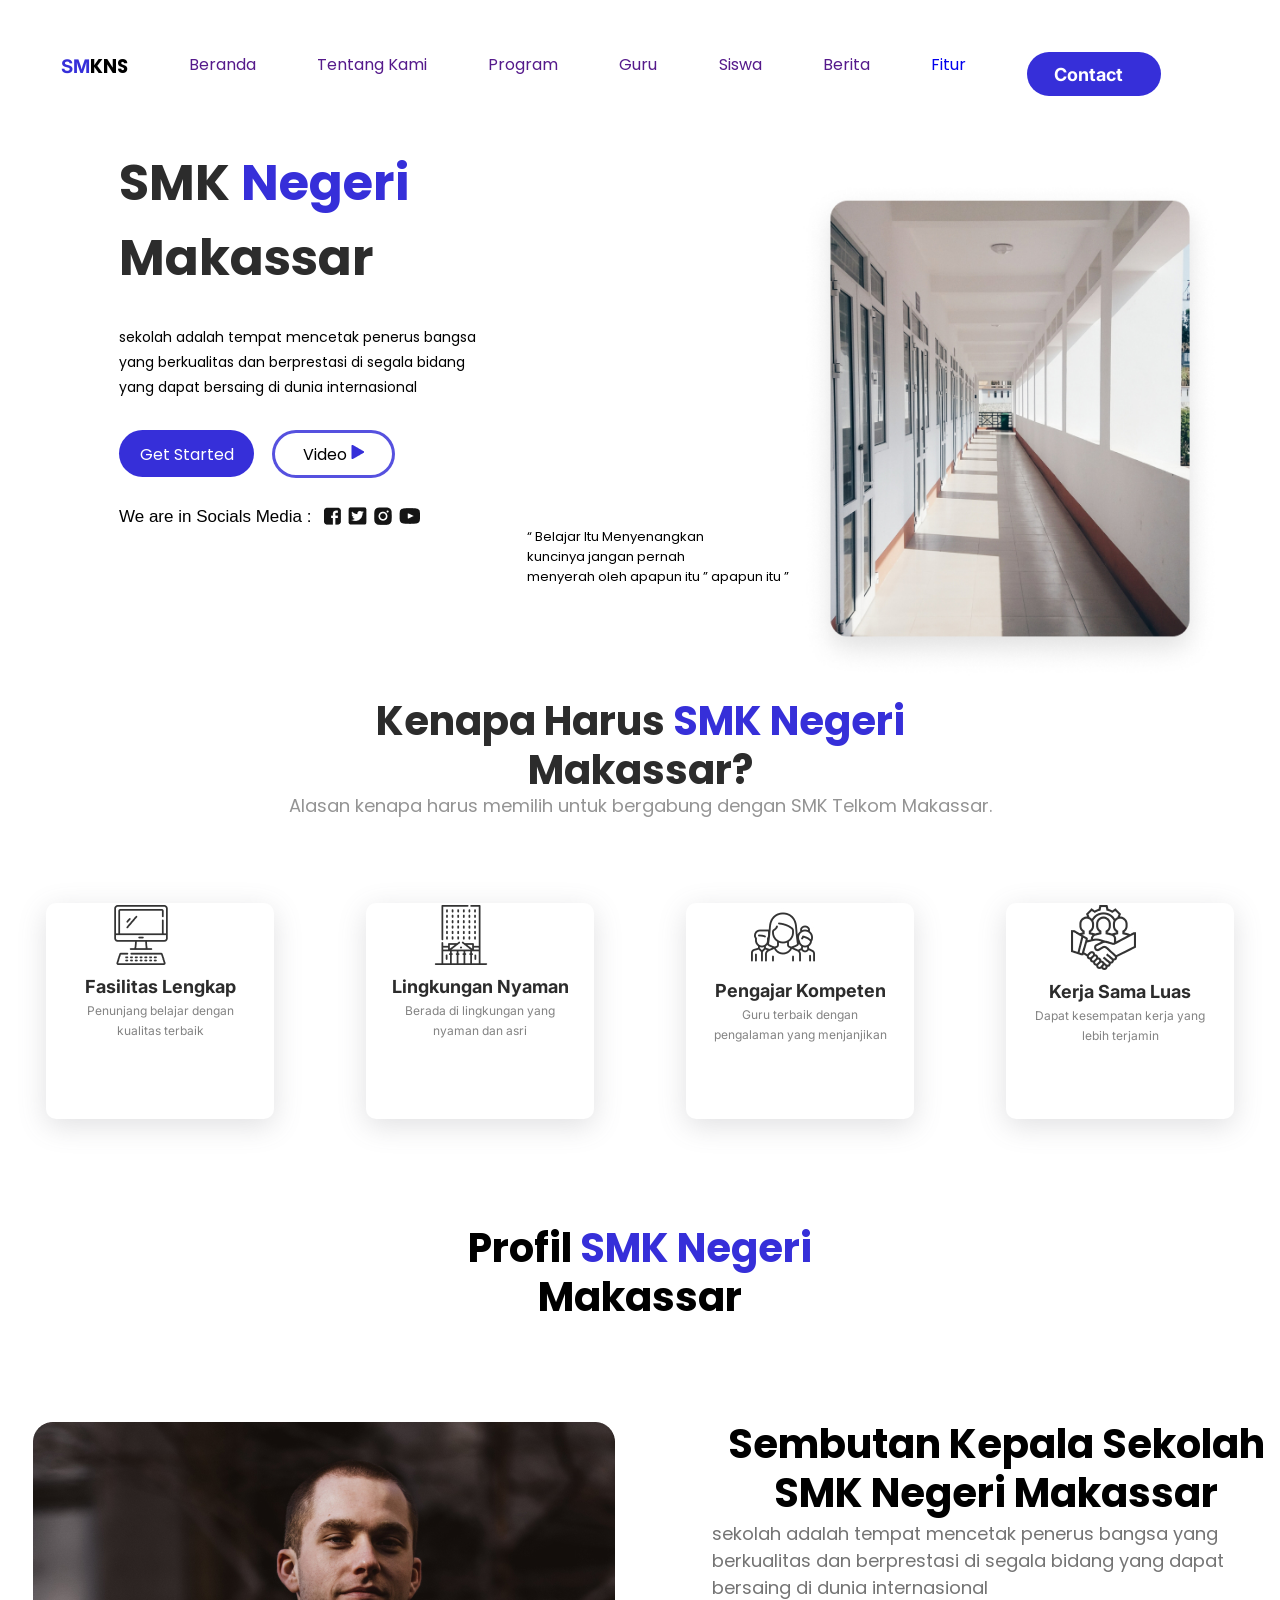
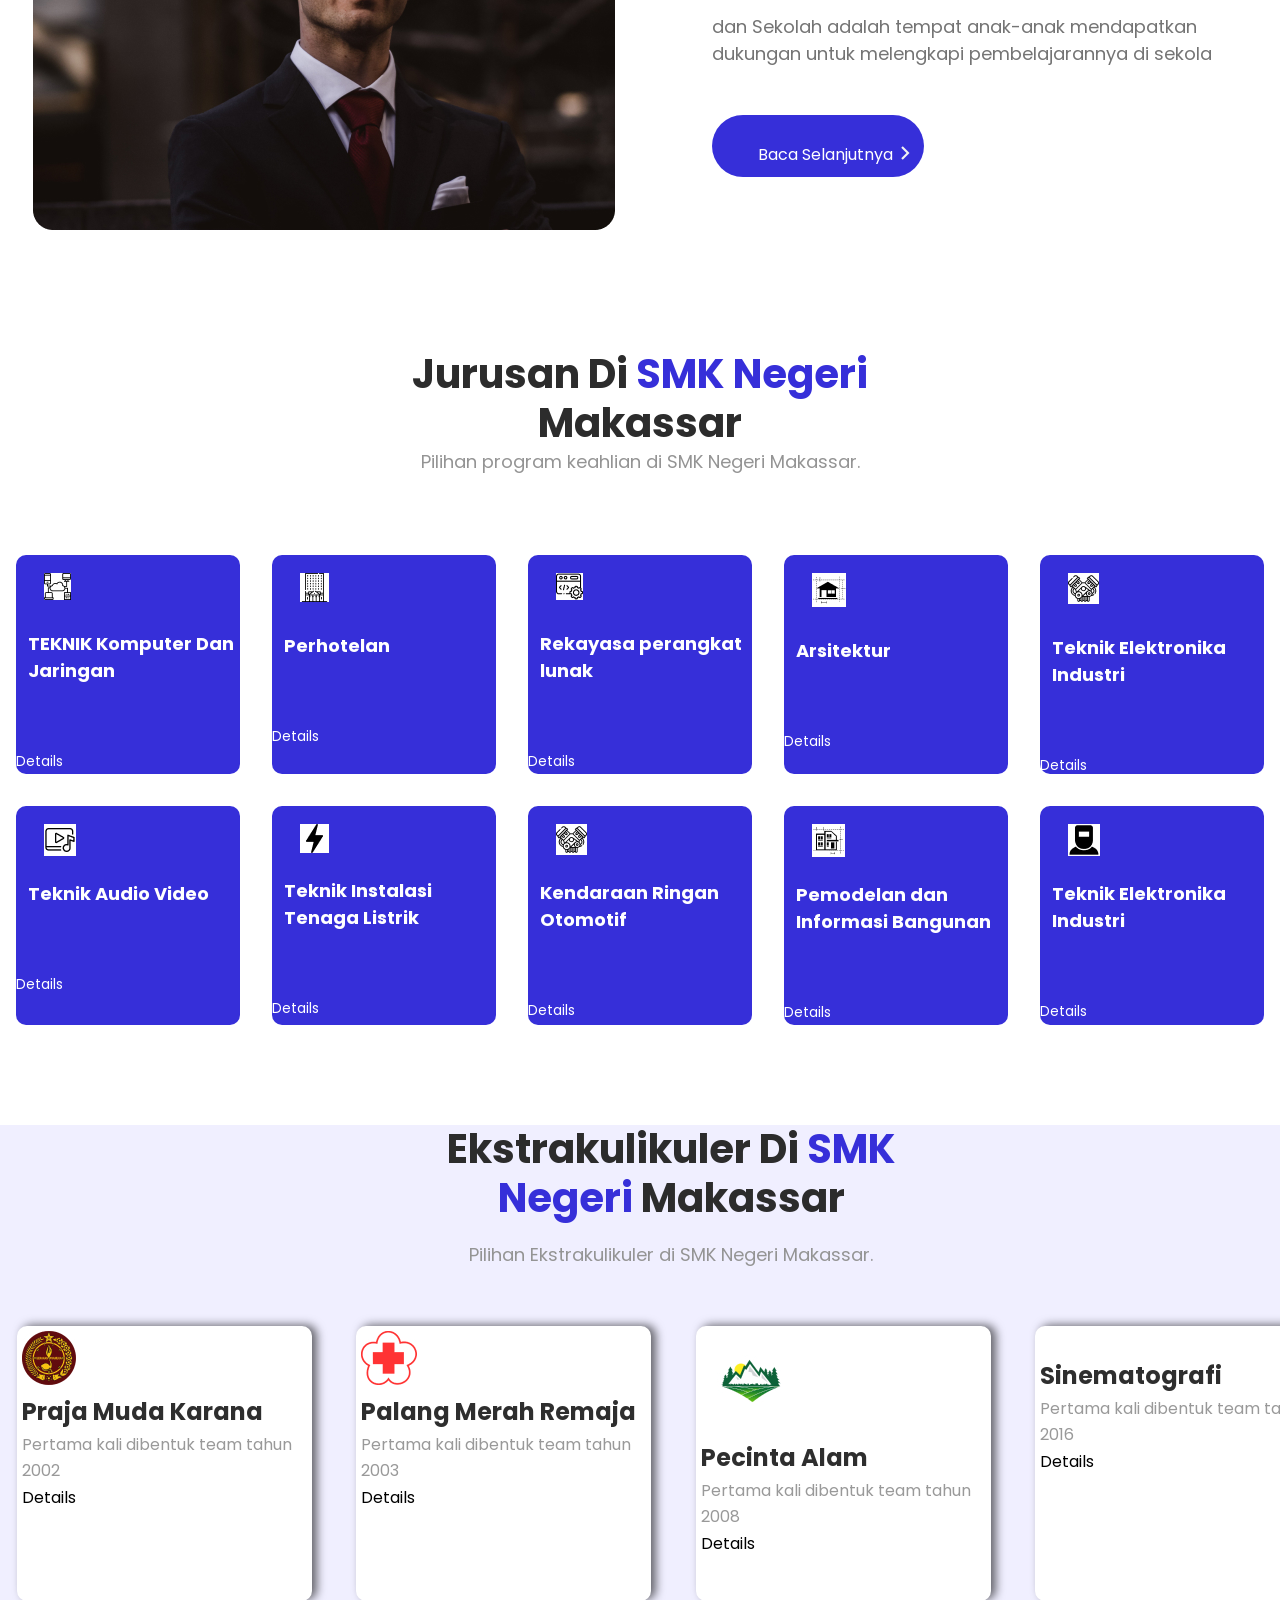
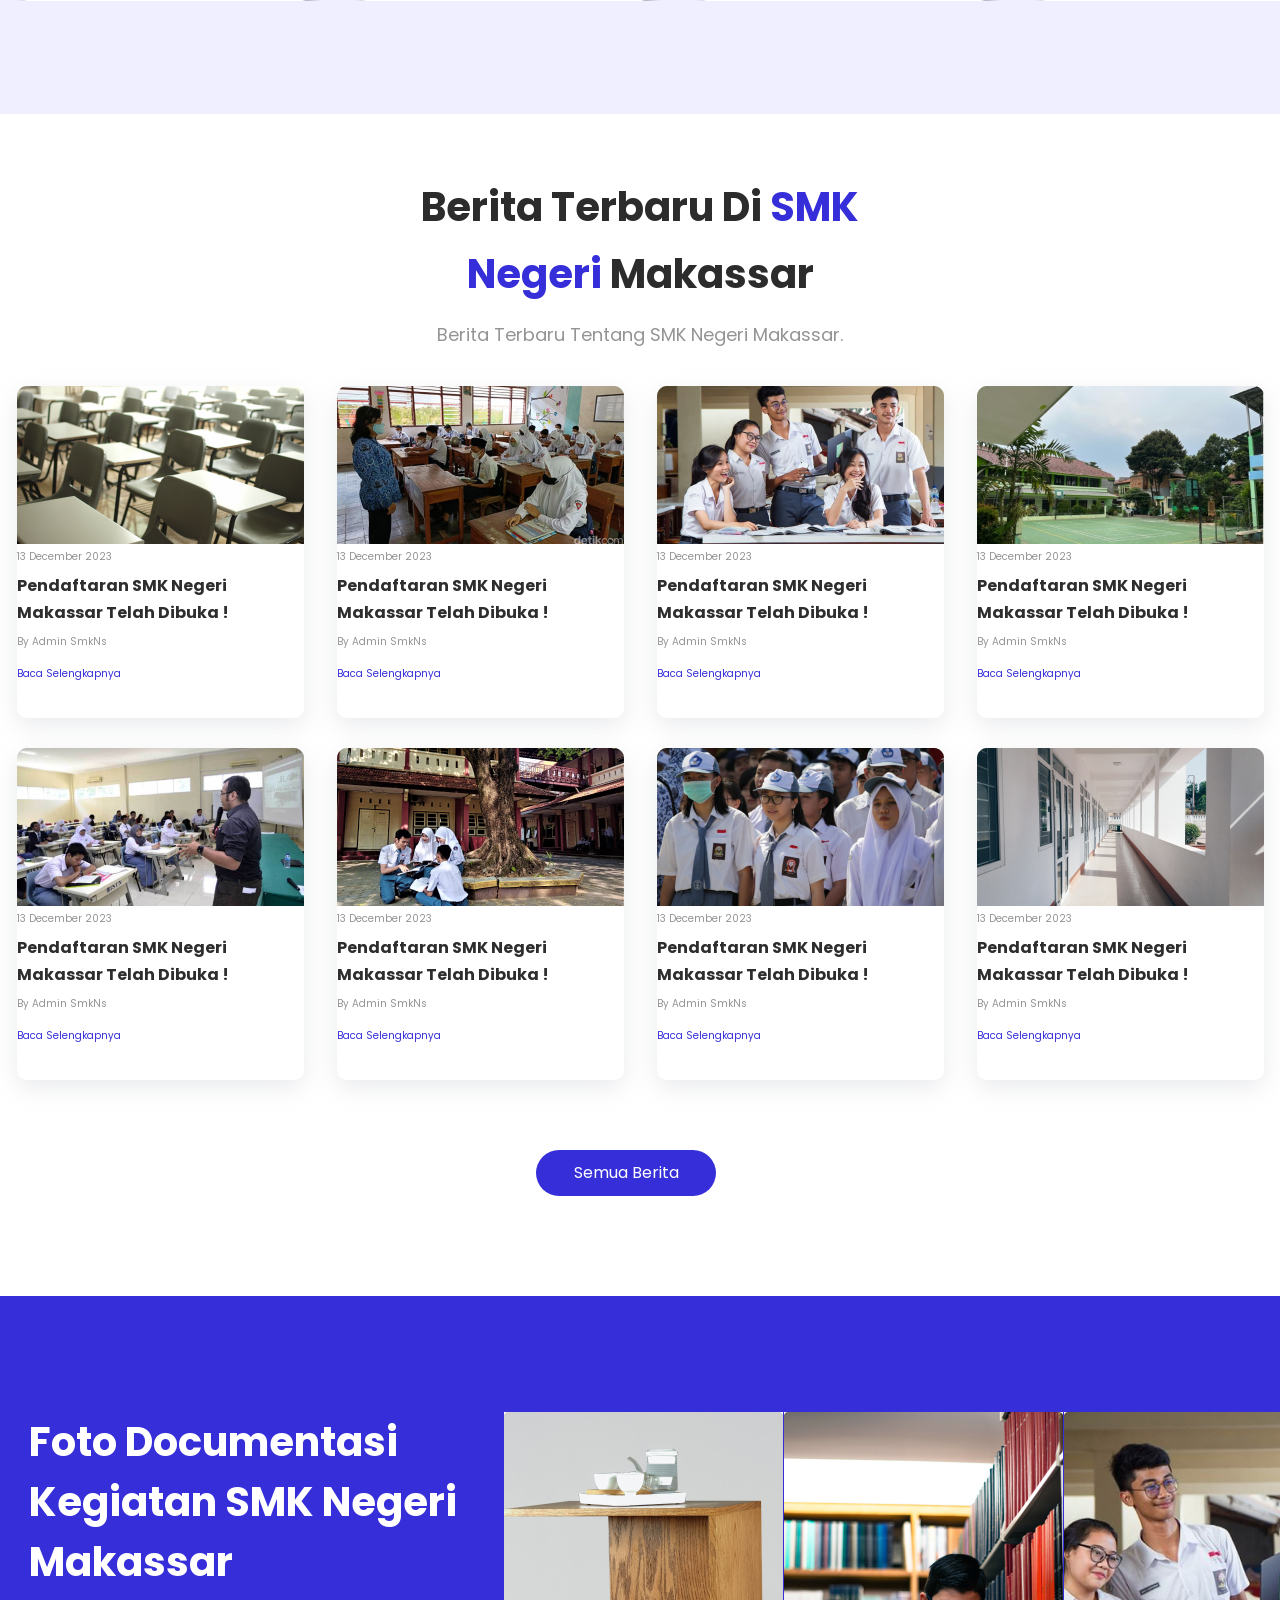
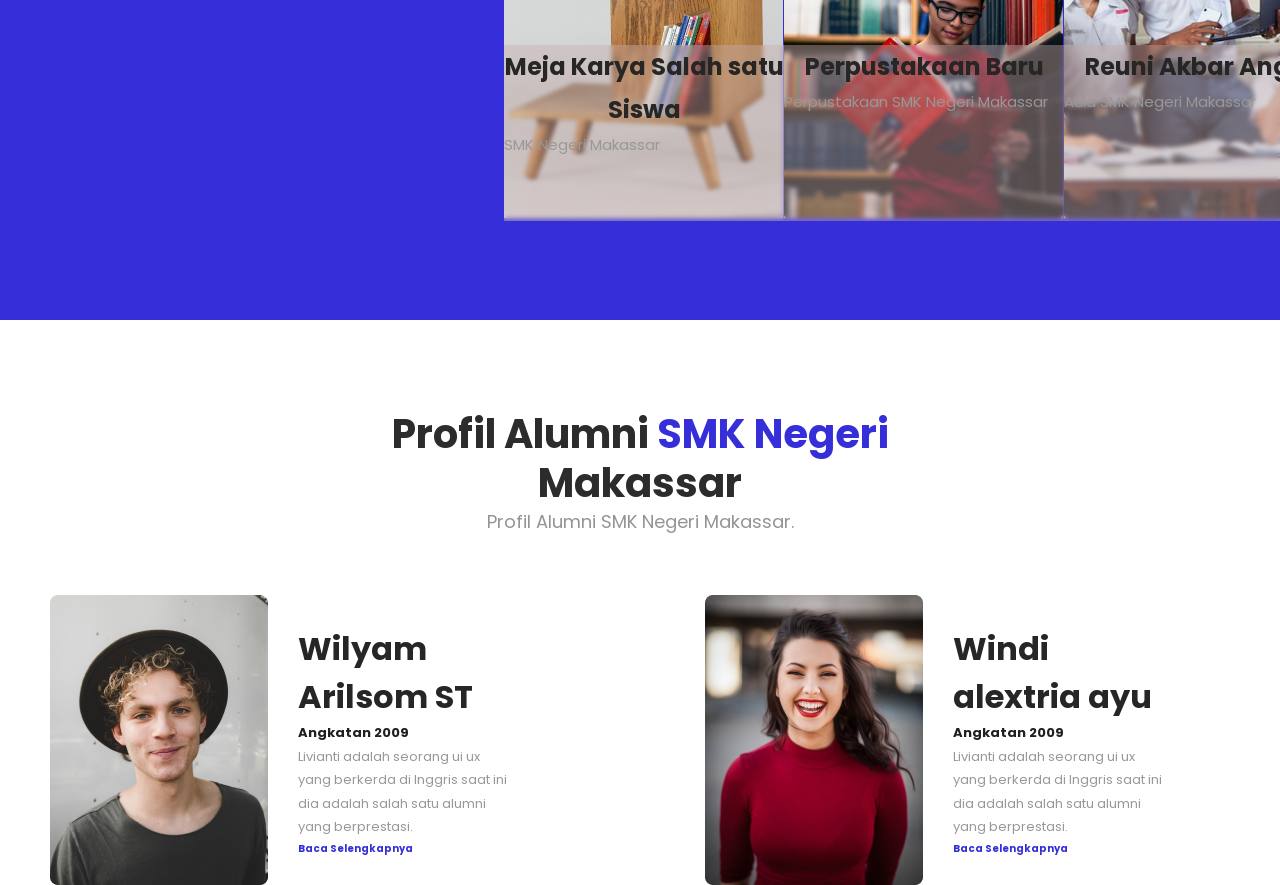
==== index.html @ e98d3530 "Rename index.html. to  index.html" ====
<!DOCTYPE html>
<html lang="en">

<head>
    <link rel="stylesheet" href="style.css" />
    <meta charset="UTF-8" />
    <meta name="viewport" content="width=device-width, initial-scale=1.0" />
    <title>SMKNS</title>
</head>

<body>
    <section>
        <!-- navbar strat -->
        <nav>
            <div class="container">
                <h1><span>SM</span>KNS</h1>
                <a href="">
                    <p>Beranda</p>
                </a>
                <a href="">
                    <p>Tentang Kami</p>
                </a>
                <a href="">
                    <p>Program</p>
                </a>
                <a href="">
                    <p>Guru</p>
                </a>
                <a href="">
                    <p>Siswa</p>
                </a>
                <a href="">
                    <p>Berita</p>
                </a>
                <a href=" ">
                    <p>Fitur</p>
                </a>
                <div class="contact_btn">
                    <h6>Contact</h6>
                </div>
            </div>
        </nav>

        <!-- navbar end -->

        <!-- Hedar strat  -->
        <header>
            <div class="headline">
                <div class="headline_text">
                    <h1>SMK <span>Negeri</span> <br />Makassar</h1>
                    <p1 class="p_text">sekolah adalah tempat mencetak penerus bangsa <br />
                        yang berkualitas dan berprestasi di segala bidang <br />
                        yang dapat bersaing di dunia internasional</p1>

                    <div class="div2">
                        <a>
                            <p>Get Started</p>
                        </a>
                        <div class="box">
                            <p>Video <img src="img/video logo.png" alt="" /></p>
                        </div>
                    </div>

                    <div class="socile">
                        <p>
                            We are in Socials Media :
                            <img src="img/socile icon.jpg" alt="" />
                        </p>
                    </div>
                    <p class="text">
                        “ Belajar Itu Menyenangkan <br />
                        kuncinya jangan pernah <br />
                        menyerah oleh apapun itu ” apapun itu ”
                    </p>
                </div>
                <img src="img/Rectangle 3.jpg" class="prant" />
            </div>
        </header>

        <!-- Hedar end -->

        <!-- Content strat -->
        <div class="Content">
            <div class="Content_text">
                <h2>
                    Kenapa Harus <span>SMK Negeri</span> <br />
                    Makassar?
                </h2>
                <p>
                    Alasan kenapa harus memilih untuk bergabung dengan SMK Telkom
                    Makassar.
                </p>
            </div>

            <div class="content_box">
                <div class="box_1">
                    <img src="img/box icon/computer 1.jpg" alt="" />
                    <h6>Fasilitas Lengkap</h6>
                    <p>Penunjang belajar dengan <br> kualitas terbaik</p>
                </div>

                <div class="box_2">
                    <img src="img/box icon/bank 1.jpg" alt="" />
                    <h6> Lingkungan Nyaman</h6>
                    <p>Berada di lingkungan yang <br> nyaman dan asri</p>
                </div>

                <div class="box_3">
                    <img src="img/box icon/team 1.jpg" alt="" />
                    <h6> Pengajar Kompeten</h6>
                    <p> Guru terbaik dengan <br> pengalaman yang menjanjikan</p>
                </div>

                <div class="box_4">
                    <img src="img/box icon/team (1) 1.jpg" alt="" />
                    <h6> Kerja Sama Luas</h6>
                    <p> Dapat kesempatan kerja yang <br> lebih terjamin</p>
                </div>
            </div>
        </div>

        <!-- Content End -->

        <!-- Ceo About strat  -->
        <div class="body">
            <div class="heading">
                <h1>Profil <span>SMK Negeri</span> <br> Makassar</h1>
                <div class="flexone">
                    <div class="img"><img src="img/ceo.jpg" alt=""></div>

                    <div class="bio_text">

                        <h1>Sembutan Kepala Sekolah SMK Negeri Makassar</h1>

                        <div class="p_text">
                            <p>sekolah adalah tempat mencetak penerus bangsa yang berkualitas dan berprestasi di segala
                                bidang yang dapat bersaing di dunia internasional</p>
                            <p class="p_1">dan Sekolah adalah tempat anak-anak mendapatkan dukungan untuk melengkapi
                                pembelajarannya di sekola</p>
                        </div>

                        <div class="buttom"> <a href="#"> Baca Selanjutnya <img src="img/icon/awwro.png" alt=""> </a>
                        </div>
                    </div>

                </div>
            </div>

            <!-- Ceo About End -->

            <!--  Slider strat  -->
            <div class="Slider">

                <div class="silder_heading">
                    <h4>Jurusan Di <span>SMK Negeri </span> <br> Makassar</h4>
                    <p>Pilihan program keahlian di SMK Negeri Makassar.</p>


                </div>
                <div class="silder_box_one">
                    <div class="box_1">
                        <img src="img/silder icon/computer (1) 1.jpg" alt="">
                        <h6>TEKNIK Komputer Dan Jaringan</h6>
                        <p>Details</p>

                    </div>
                    <div class="box_2">
                        <img src="img/silder icon/bank 2.jpg" alt="">
                        <h6> Perhotelan</h6>
                        <p>Details</p>

                    </div>
                    <div class="box_3">
                        <img src="img/silder icon/coding 1.jpg" alt="">
                        <h6> Rekayasa perangkat lunak</h6>
                        <p>Details</p>

                    </div>
                    <div class="box_4">
                        <img src="img/silder icon/home.jpg" alt="">
                        <h6>Arsitektur</h6>
                        <p>Details</p>

                    </div>
                    <div class="box_5">
                        <img src="img/silder icon/car-engine 1.jpg" alt="">
                        <h6> Teknik
                            Elektronika Industri</h6>
                        <p>Details</p>
                    </div>
                </div>




                <div class="silder_box_tow">
                    <div class="box_1">
                        <img src="img/silder icon/soundtrack 1.jpg" alt="">
                        <h6> Teknik
                            Audio Video</h6>
                        <p>Details</p>

                    </div>
                    <div class="box_2">
                        <img src="img/silder icon/thunder 1.jpg" alt="">
                        <h6> Teknik Instalasi Tenaga Listrik</h6>
                        <p>Details</p>

                    </div>
                    <div class="box_3">
                        <img src="img/silder icon/car-engine 1.jpg" alt="">
                        <h6> Kendaraan Ringan Otomotif</h6>
                        <p>Details</p>

                    </div>
                    <div class="box_4">
                        <img src="img/silder icon/interior_architectural_design_planos_icon-icons 1.jpg" alt="">
                        <h6> Pemodelan dan Informasi Bangunan</h6>
                        <p>Details</p>

                    </div>
                    <div class="box_5">
                        <img src="img/silder icon/kisspng-welding-welder-computer-icons-5afe1377911609 1.jpg" alt="">
                        <h6> Teknik
                            Elektronika Industri</h6>
                        <p>Details</p>
                    </div>
                </div>
            </div> <!--  Slider End  -->

            <!-- payment_opination strat -->

            <div class="payment_management_system">
                <div class="payment_bg">

                    <div class="heading_text">
                        <h4>Ekstrakulikuler Di <span> SMK <br> Negeri</span> Makassar</h4>
                        <p>Pilihan Ekstrakulikuler di SMK Negeri Makassar.</p>
                    </div>

                    <div class="payment_method">
                        
                        <div class="payment_box1">
                            <img src="img/payment icon/pramuka-logohd-38028 1.jpg" alt="">
                            <h6>Praja Muda Karana</h6>
                            <p class="p_1">Pertama kali dibentuk team tahun 2002</p>
                            <p class="p_2">Details</p></div>


                            <div class="payment_box2">
                                <img src="img/payment icon/Pmi 1.jpg" alt="">
                                <h6> Palang Merah Remaja</h6>
                                <p class="p_1"> Pertama kali dibentuk team tahun 2003</p>
                                <p class="p_2">Details</p></div>

                                <div class="payment_box3">

                                    <img src="img/payment icon/—Pngtree—mountain nature logo design template_3554547 1.jpg" alt="">
                                    <h6> Pecinta Alam</h6>
                                    <p class="p_1"> Pertama kali dibentuk team tahun 2008</p>
                                    <p class="p_2">Details</p>
                                </div>


                                    <div class="payment_box4">


                                        <img src="img/payment icon
                                        kisspng-cinematography-film-cinematography-5b35aa2fac5b04 1.jpg" alt="">
                                        <h6> Sinematografi</h6>
                                        <p class="p_1"> Pertama kali dibentuk team tahun 2016</p>
                                        <p class="p_2">Details</p> </div>

                        </div> </div>
                    <!-- payment_opination End -->

                    <!-- Blog strat  -->
<div class="Main_Blog">
<div class="blog_headline">

<h1>Berita Terbaru Di <span> SMK <br> Negeri</span>  Makassar</h1>
<p>Berita Terbaru Tentang SMK Negeri  Makassar.</p>

</div>
<div class="container_box">


<div class="box_1">
<img src="img/blog img/Rectangle 48.jpg" alt="">
 <p>13 December 2023 </p>
 <h6>Pendaftaran SMK Negeri <br> Makassar Telah Dibuka !</h6>

<p class="p_1">By Admin SmkNs</p>
 <a href="#">Baca Selengkapnya</a>

</div>
<div class="box_2">
<img src="img/blog img/Rectangle 51.jpg" alt="">
 <p>13 December 2023 </p>
 <h6>Pendaftaran SMK Negeri <br> Makassar Telah Dibuka !</h6>

<p class="p_1">By Admin SmkNs</p>
 <a href="#">Baca Selengkapnya</a>

</div>
<div class="box_3">
<img src="img/blog img/Rectangle 53.jpg" alt="">
 <p>13 December 2023 </p>
 <h6>Pendaftaran SMK Negeri <br> Makassar Telah Dibuka !</h6>

<p class="p_1">By Admin SmkNs</p>
 <a href="#">Baca Selengkapnya</a>

</div>
<div class="box_4">
<img src="img/blog img/Rectangle 52.jpg" alt="">
 <p>13 December 2023 </p>
 <h6>Pendaftaran SMK Negeri <br> Makassar Telah Dibuka !</h6>

<p class="p_1">By Admin SmkNs</p>
 <a href="#">Baca Selengkapnya</a>

</div>
 



</div>






<div class="container_box_1">

    <div class="box_1">
    <img src="img/blog img/Rectangle 55.jpg" alt="">
     <p>13 December 2023 </p>
     <h6> Pendaftaran SMK Negeri <br> Makassar Telah Dibuka !</h6>
    
    <p class="p_1">By Admin SmkNs</p>
    <a href="#">Baca Selengkapnya</a>
    
    </div>
    <div class="box_2">
    <img src="img/blog img/Rectangle 59.jpg" alt="">
     <p>13 December 2023 </p>
     <h6>Pendaftaran SMK Negeri <br> Makassar Telah Dibuka !</h6>
    
    <p class="p_1">By Admin SmkNs</p>
    <a href="#">Baca Selengkapnya</a>
    
    </div>
    <div class="box_3">
    <img src="img/blog img/Rectangle 60.jpg" alt="">
     <p>13 December 2023 </p>
     <h6>Pendaftaran SMK Negeri <br> Makassar Telah Dibuka !</h6>
    
    <p class="p_1">By Admin SmkNs</p>
    <a href="#">Baca Selengkapnya</a>
    
    </div>
    <div class="box_4">
    <img src="img/blog img/Rectangle 61.jpg" alt="">
     <p>13 December 2023 </p>
     <h6>Pendaftaran SMK Negeri <br> Makassar Telah Dibuka !</h6>
    
    <p class="p_1">By Admin SmkNs</p>
    <a href="#">Baca Selengkapnya</a>
    
    </div>
     
 
    
</div>
    
<div class="div_2"><div class="buttom"><a href="#">Semua Berita</a></div></div>

</div>
    


                    <!-- Blog End -->
                   <!-- fame_1 strat  -->
                   <div class="first_main"></div>
    <div class="main_box">
    
    <div class="flex_box">
    
    <div class="bio_deta"><h1>Foto Documentasi Kegiatan SMK Negeri  Makassar</h1>
    </div>

    <div class="img_Text_box_1">
        <img src="img/img text box/Rectangle 66.jpg" alt="">

        <div class="text"><h6>Meja Karya Salah satu Siswa </h6>
        <p>SMK Negeri Makassar</p></div>


    </div>
    <div class="img_Text_box_2"> 
        <img src="img/img text box/Rectangle 74.jpg" alt="">

      <div class="text"><h6>Perpustakaan Baru</h6> 
        <p>Perpustakaan SMK Negeri Makassar</p>
     </div>
    </div>


    <div class="img_Text_box_3">
         <img src="img/img text box/Rectangle 76.jpg" alt="">

        <div class="text"><h6>Reuni Akbar Ang 23</h6>
        <p>Aula SMK Negeri  Makassar</p></div>
    </div>
        
    
    
    </div>
    
    
    
    </div>
    </div>
 





                    <!-- fame_1 End  -->
                    <!-- company manager strat -->
<div class="company_manager">


<div class="manager_heading">
    <h1>Profil Alumni <span>SMK Negeri</span> <br> Makassar</h1>
    <p>Profil Alumni SMK Negeri  Makassar.</p>
</div>  

<div class="manager_box">
<img src="img/manegar pic/Rectangle 83.jpg" alt="">
<div class="text">

    <h1>Wilyam <br> Arilsom ST</h1>
    <h6>Angkatan 2009</h6>
    <p>Livianti adalah seorang ui ux <br> yang berkerda di Inggris saat ini <br> dia adalah salah satu alumni <br> yang berprestasi.</p>
    <h5>Baca Selengkapnya</h5>
</div>

<img src="img/manegar pic/Rectangle 85.jpg" alt="">
<div class="text">

    <h1> Windi <br> alextria ayu</h1>
    <h6>Angkatan 2009</h6>
    <p>Livianti adalah seorang ui ux <br> yang berkerda di Inggris saat ini <br> dia adalah salah satu alumni <br> yang berprestasi.</p>
    <h5>Baca Selengkapnya</h5>
</div>


</div>











</div>





                    <!-- company manager End -->
                    


    </section>
</body>

</html>
---- style.css ----
@import url('https://fonts.googleapis.com/css2?family=Inter:wght@100..900&family=Poppins:ital,wght@0,100;0,200;0,300;0,400;0,500;0,600;0,700;0,800;0,900;1,100;1,200;1,300;1,400;1,500;1,600;1,700;1,800;1,900&display=swap');
@import url('https://fonts.googleapis.com/css2?family=Poppins:ital,wght@0,100;0,200;0,300;0,400;0,500;0,600;0,700;0,800;0,900;1,100;1,200;1,300;1,400;1,500;1,600;1,700;1,800;1,900&display=swap');

* {
    padding: 0;
    margin: 0;
    font-family: inter;
    font-family: poppins;
}





/* navbar strat */
.container {

    display: flex;
    background-color: #FFFFFF;
    justify-content: space-evenly;
    width: 1222px;
    height: 106px;
    position: absolute;
    top: 52px;
}



.container a {
    text-decoration: none;

}

.container h1 span {
    color: #362FD9;
    font-family: Inter;
}

.container .contact_btn {
    text-align: center;
    width: 134px;
    height: 44px;
    background: #362FD9;
    border-radius: 30px;

}

.container .contact_btn h6 {
    width: 123px;
    height: 23px;
    margin-top: 12px;
    font-size: 18px;
    font-family: inter, semi Bold;
    color: #FFFFFF;
}

/*navbar End */

/* hedar strat */
.headline {
    display: flex;
}

.headline .headline_text {

    padding-top: 146px;
    padding-left: 119px;
}

.headline .prant {
    width: 416px;
    height: 494px;
    padding-top: 183px;
    position: relative;
    left: 13px;

}

.headline_text h1 {
    width: 533px;
    height: 178px;
    font-size: 50px;
    font-family: poppins, sans-serif;
    color: #2C2C2C;

}

.headline_text h1 span {
    color: #362FD9;
    line-height: 123%;
}

.headline_text .p_text {
    width: 533px;
    height: 99px;
    font-size: 14px;
    line-height: 165%;
    font-family: poppins, sans-serif;

}

.headline_text .div2 {
    display: flex;
    padding-top: 31px;
    gap: 18px;
}

.headline_text .div2 a {
    width: 135px;
    height: 47px;
    background: #362FD9;
    border-radius: 50px;

}

.headline_text .div2 a p {
    width: 127px;
    height: 35px;
    padding-top: 12px;
    padding-left: 21px;
    font-size: 16px;
    color: #FFFFFF;
}

.headline_text .div2 .box {
    width: 117px;
    height: 42px;
    background: rgb(255, 255, 255);
    border: 3px solid #352fd9d5;
    border-radius: 50px;
    margin-bottom: 18px;

}

.headline_text .div2 .box p {
    position: relative;
    left: 28px;
    top: 9px;
}

.headline .socile {
    padding-top: 9px;
}

.headline .socile p {
    font-size: 17px;
    font-family: Impact, Haettenschweiler, 'Arial Narrow Bold', sans-serif;
    color: #000;
}

.headline .socile img {
    padding-left: 8px;
    margin-bottom: -6px;
}

.headline_text .text {
    font-size: 13px;
    font-family: poppins, semi Bold, italic;
    margin-left: 408px;
}

/* hedar End */

/* Content strat */
.Content_text {
    text-align: center;
    padding-top: 20px;
}

.Content_text h2 {

    font-size: 40px;
    line-height: 123.7%;
    font-family: poppins;
    color: #2C2C2C;
}

.Content_text h2 span {
    color: #362FD9;
}

.Content_text p {
    font-size: 18px;
    font-family: poppins, 'Franklin Gothic Medium', 'Arial Narrow', Arial, sans-serif;
    line-height: 123.7%;
    color: #949494;
}

.content_box {
    display: flex;
    justify-content: space-around;
    padding-top: 85px;
}

.content_box h6 {
    font-size: 18px;
    font-family: inter, semiBold;
    color: #2C2C2C;
    line-height: 166%;
    text-align: center;
}

.content_box p {
    font-size: 12px;
    font-family: inter, Regular;
    line-height: 167%;
    color: #838383;
    text-align: center;

}

.content_box img {
    padding-left: 63px;
    border-radius: 5px;
}

.content_box .box_1 {
    width: 224px;
    height: 212px;
    background: #FFF;
    border: 2px solid #ffffff;
    border-radius: 10px;
    box-shadow: rgba(100, 100, 111, 0.2) 0px 7px 29px 0px;
}

.content_box .box_2 {
    width: 224px;
    height: 212px;
    background: #FFF;
    border: 2px solid #ffffff;
    border-radius: 10px;
    box-shadow: rgba(100, 100, 111, 0.2) 0px 7px 29px 0px;
}

.content_box .box_3 {
    width: 224px;
    height: 212px;
    background: #FFF;
    border: 2px solid #ffffff;
    border-radius: 10px;
    box-shadow: rgba(100, 100, 111, 0.2) 0px 7px 29px 0px;
}

.content_box .box_4 {
    width: 224px;
    height: 212px;
    background: #ffffff;
    border: 2px solid #FFF;
    border-radius: 10px;
    box-shadow: rgba(100, 100, 111, 0.2) 0px 7px 29px 0px;
}


/* Content End */

/* Ceo About strat */
.body {
    display: block;

    padding-top: 105px;
}

.body .heading h1 {
    text-align: center;
    font-size: 40px;
    line-height: 123.7%;
    font-family: poppins, Bold;

}

.body .heading h1 span {
    color: #362FD9;
}

.flexone .img {
    width: 582px;
    height: 408px;
    padding-top: 100px;
    padding-left: 33px;
}

.flexone .bio_text {
    position: absolute;
    left: 712px;
    bottom: 0;
    top: 1420px;
    right: 0;

}

.flexone .bio_text .p_text {
    margin-top: 2px;
    font-size: 18px;
    color: #747474;

}

.flexone .bio_text .p_text .p_1 {
    margin-top: 12px;

}

.flexone .bio_text .buttom {
    width: 212px;
    height: 62px;
    background: #362FD9;
    margin-top: 48px;
    border-radius: 50px;
}

.flexone .bio_text .buttom a {
    text-decoration: none;
    color: #FFF;
    margin-left: 31px;

}

.flexone .bio_text .buttom a img {

    margin-top: 21px;
    margin-left: 4px;
}

/* Ceo About End */

/* Slider strat */
.Slider {

    padding-top: 120px;
}

.silder_heading {
    text-align: center;


}

.silder_heading h4 {
    font-size: 40px;
    font-family: poppins, bold;
    line-height: 123.7%;
    color: #2C2C2C;

}

.silder_heading h4 span {
    color: #362FD9;
}

.silder_heading p {
    font-size: 18px;
    font-family: poppins, meadium;
    color: #949494;
}





.silder_box_one {
    padding-top: 80px;
    display: flex;
    justify-content: space-around;
}

.silder_box_one img {

    justify-items: center;
    padding-left: 28px;

    padding-top: 18px;

}

.silder_box_one h6 {

    font-size: 18px;
    font-family: poppins, Bold;

    color: #FFFFFF;
    padding-left: 12px;
    padding-top: 23px;
    text-align: left;
}

.silder_box_one p {
    font-size: 14px;
    font-family: poppins, meadium;
    color: #FFFFFF;
    margin-top: 67px;
    text-align: left;

}

.silder_box_one .box_1 {
    width: 224px;
    height: 219px;
    background-color: #362FD9;
    border-radius: 10px;

}

.silder_box_one .box_2 {
    width: 224px;
    height: 219px;
    background-color: #362FD9;
    border-radius: 10px;

}

.silder_box_one .box_3 {
    width: 224px;
    height: 219px;
    background-color: #362FD9;
    border-radius: 10px;

}

.silder_box_one .box_4 {
    width: 224px;
    height: 219px;
    background-color: #362FD9;
    border-radius: 10px;

}

.silder_box_one .box_5 {
    width: 224px;
    height: 219px;
    background-color: #362FD9;
    border-radius: 10px;

}

.silder_box_tow {
    display: flex;
    justify-content: space-around;
    padding-top: 32px;
}

.silder_box_tow img {

    justify-items: center;
    padding-left: 28px;

    padding-top: 18px;

}

.silder_box_tow h6 {

    font-size: 18px;
    font-family: poppins, Bold;

    color: #FFFFFF;
    padding-left: 12px;
    padding-top: 17px;
    text-align: left;
}



.silder_box_tow p {
    font-size: 14px;
    font-family: poppins, meadium;
    color: #FFFFFF;
    margin-top: 67px;
    text-align: left;

}






.silder_box_tow .box_1 {
    width: 224px;
    height: 219px;
    background-color: #362FD9;
    border-radius: 10px;

}

.silder_box_tow .box_2 {
    width: 224px;
    height: 219px;
    background-color: #362FD9;
    border-radius: 10px;

}

.silder_box_tow .box_3 {
    width: 224px;
    height: 219px;
    background-color: #362FD9;
    border-radius: 10px;

}

.silder_box_tow .box_4 {
    width: 224px;
    height: 219px;
    background-color: #362FD9;
    border-radius: 10px;

}

.silder_box_tow .box_5 {
    width: 224px;
    height: 219px;
    background-color: #362FD9;
    border-radius: 10px;

}

/* Slider End  */
/* payment_opination strat  */

.payment_management_system {
    overflow: hidden;
}

.payment_bg {
    width: 1398px;
    height: 589px;
    background: #F0EFFF;
    margin-top: 100px;
    margin-left: -28px;
    overflow: hidden;
}

.heading_text h4 {
    text-align: center;
    font-size: 40px;
    font-family: poppins, Bold;
    color: #2C2C2C;
    line-height: 123.7%;
}


.heading_text h4 span {
    color: #362FD9;
}

.heading_text p {

    font-size: 18px;
    font-family: poppins, meadium;
    color: #949494;
    line-height: 123.7%;
    text-align: center;
    margin-top: 20px;
}

.payment_bg .payment_method {
    flex-direction: row;
    flex-wrap: wrap;
    display: flex;
    justify-content: space-evenly;
    padding-top: 60px;
    overflow: hidden;

}

.payment_method h6 {
    font-size: 24px;
    font-family: poppins, Bold;
    line-height: 166%;
    color: #2E2E2E;
}

.payment_method .p_1 {

    font-size: 16px;
    font-family: poppins, meadium;
    color: #999999;
    line-height: 166%;
}

.payment_method .payment_box1 {
    width: 285px;
    height: 265px;
    background: #FFFFFF;
    box-shadow: 5px -1px 10px rgba(0, 0, 0, 0.582);
    margin-left: 5px;
    border-radius: 10px;
    border: 5px solid #FFF;
}

.payment_method .payment_box2 {
    width: 285px;
    height: 265px;
    background: #FFFFFF;
    box-shadow: 5px -1px 10px rgba(0, 0, 0, 0.582);
    margin-left: 5px;
    border-radius: 10px;
    border: 5px solid #FFF;
}

.payment_method .payment_box3 {
    width: 285px;
    height: 265px;
    background: #FFFFFF;
    box-shadow: 5px -1px 10px rgba(0, 0, 0, 0.582);
    margin-left: 5px;
    border-radius: 10px;
    border: 5px solid #FFF;
}

.payment_method .payment_box4 {
    width: 285px;
    height: 265px;
    background: #FFFFFF;
    box-shadow: 5px -1px 10px rgba(0, 0, 0, 0.582);
    margin-left: 5px;
    border-radius: 10px;
    border: 5px solid #FFF;
}

/* payment_opination End */
/* Blog strat */
.Main_Blog .blog_headline h1 {
    font-size: 40px;
    font-family: poppins;
    line-height: 167.7%;
    color: #2C2C2C;

    text-align: center;
    margin-top: 60px;
}

.Main_Blog .blog_headline h1 span {
    color: #362FD9;
}

.Main_Blog .blog_headline p {
    font-size: 18px;
    font-family: poppins, meadium;
    line-height: 123.7%;
    color: #949494;
    text-align: center;
    margin-top: 16px;

}

.container_box {
    padding-top: 40px;
    display: flex;
    justify-content: space-around;
}

.container_box p {

    font-size: 10px;
    font-family: poppins, medium;
    line-height: 123.7%;
    color: #949494;
}

.container_box h6 {

    font-size: 16px;
    font-family: poppins, Bold;
    line-height: 166%;
    color: #2E2E2E;
    margin-top: 10px;
}

.container_box .p_1 {
    margin-top: 10px;
}

.container_box a {
    position: relative;
    top: 10px;
    text-decoration: none;
    font-size: 10px;
    font-family: poppins, Semibold;
    line-height: 123.7%;
    color: #362FD9;
}




.container_box .box_1 {
    width: 287px;
    height: 332px;
    background: #FFFFFF;
    border-radius: 10px;
    box-shadow: rgba(149, 157, 165, 0.2) 0px 8px 24px;

}

.container_box .box_2 {
    width: 287px;
    height: 332px;
    background: #FFFFFF;
    border-radius: 10px;
    box-shadow: rgba(149, 157, 165, 0.2) 0px 8px 24px;

}

.container_box .box_3 {
    width: 287px;
    height: 332px;
    background: #FFFFFF;
    border-radius: 10px;
    box-shadow: rgba(149, 157, 165, 0.2) 0px 8px 24px;

}

.container_box .box_4 {
    width: 287px;
    height: 332px;
    background: #FFFFFF;
    border-radius: 10px;
    box-shadow: rgba(149, 157, 165, 0.2) 0px 8px 24px;

}

.container_box_1 {
    padding-top: 30px;
    display: flex;
    justify-content: space-around;


}

.container_box_1 p {

    font-size: 10px;
    font-family: poppins, medium;
    line-height: 123.7%;
    color: #949494;
}

.container_box_1 h6 {

    font-size: 16px;
    font-family: poppins, Bold;
    line-height: 166%;
    color: #2E2E2E;
    margin-top: 10px;
}

.container_box_1 .p_1 {
    margin-top: 10px;
}

.container_box_1 a {
    position: relative;
    top: 10px;
    text-decoration: none;
    font-size: 10px;
    font-family: poppins, Semibold;
    line-height: 123.7%;
    color: #362FD9;
}

.container_box_1 .box_1 {
    width: 287px;
    height: 332px;
    background: #FFFFFF;
    border-radius: 10px;
    box-shadow: rgba(149, 157, 165, 0.2) 0px 8px 24px;

}

.container_box_1 .box_2 {
    width: 287px;
    height: 332px;
    background: #FFFFFF;
    border-radius: 10px;
    box-shadow: rgba(149, 157, 165, 0.2) 0px 8px 24px;

}

.container_box_1 .box_3 {
    width: 287px;
    height: 332px;
    background: #FFFFFF;
    border-radius: 10px;
    box-shadow: rgba(149, 157, 165, 0.2) 0px 8px 24px;

}

.container_box_1 .box_4 {
    width: 287px;
    height: 332px;
    background: #FFFFFF;
    border-radius: 10px;
    box-shadow: rgba(149, 157, 165, 0.2) 0px 8px 24px;

}

.div_2{
    padding-top: 70px;
    padding-left: 536px;
    display: block;
}
.buttom {
    width: 180px;
    height: 46px;
 text-align: center;
border-radius: 50px;
    background: #362FD9;
   

}
.buttom a {
    text-decoration: none;
    color: #FFF;
    top: 10px;
    position: relative; }

/* Blog End */

/* fame_1 strat  */

.first_main {
    padding-top: 100px;
}
.main_box {
    padding-top: 56px;
    width: 1440px;
    height: 568px;
    background-color: #362FD9;
}
  .flex_box{
    padding-top: 60px;
    display: flex;
    justify-content: space-around;
 
}

.flex_box .text {
    display: block;
    width: 280px;
    height: 176px;
    background: rgba(201, 175, 175, 0.418);
    color: white;
   position: relative;
   bottom: 180px;
   backdrop-filter: blur(2px);
}
 
 .bio_deta  {
margin-left: 29px;

}
.bio_deta  h1 {
    font-size: 40px;
    font-family: poppins , bold;
    color: #FFFFFF;
}

 
.flex_box .img_Text_box_3 img {
    margin-right: 97px;
}
 

.flex_box .text h6 {
font-size: 24px;
font-family: poppins ;
color: #262626;
text-align: center;

}

.flex_box .text p {
    font-size:15px ;
    font-family: poppins , meadium ;
    line-height: 180.7%;

}

/* fame_1 End */
/* company manager strat */
.company_manager {
    padding-top: 90px;
}



.manager_box {
    display: flex;
    justify-content: space-between;
    padding-top: 60px;
 
}
.manager_heading {
    text-align: center;
}
.manager_heading h1 {
    font-size: 40px;
    font-family: poppins , bold;
    line-height: 123.7%;
    color: #2C2C2C;
}
.manager_heading h1 span {
    color: #362FD9;
}
.manager_heading p {
   font-size: 18px;
   font-family: poppins;
   color: #949494; 
}
.manager_box img {
    padding-left: 50px;
}
.manager_box .text {
padding-right:118px;
 padding-top: 30px;

}

.text h1 {
font-size: 32px;
font-size: poppins;
color:#262626 ;

}
.text h6 {
    font-size: 13px;
    font-family: poppins;
    line-height: 180.5%;
    color: #202020;
}
.text p {
font-size: 13px;
font-family: poppins;
line-height: 180.5%;
color: #989898;
}
.text h5 {
    font-size: 10px;
    font-family: poppins;
    line-height: 123.7%;
    color: #362FD9;
    padding-top: 5px;
}

/* company manager End  */
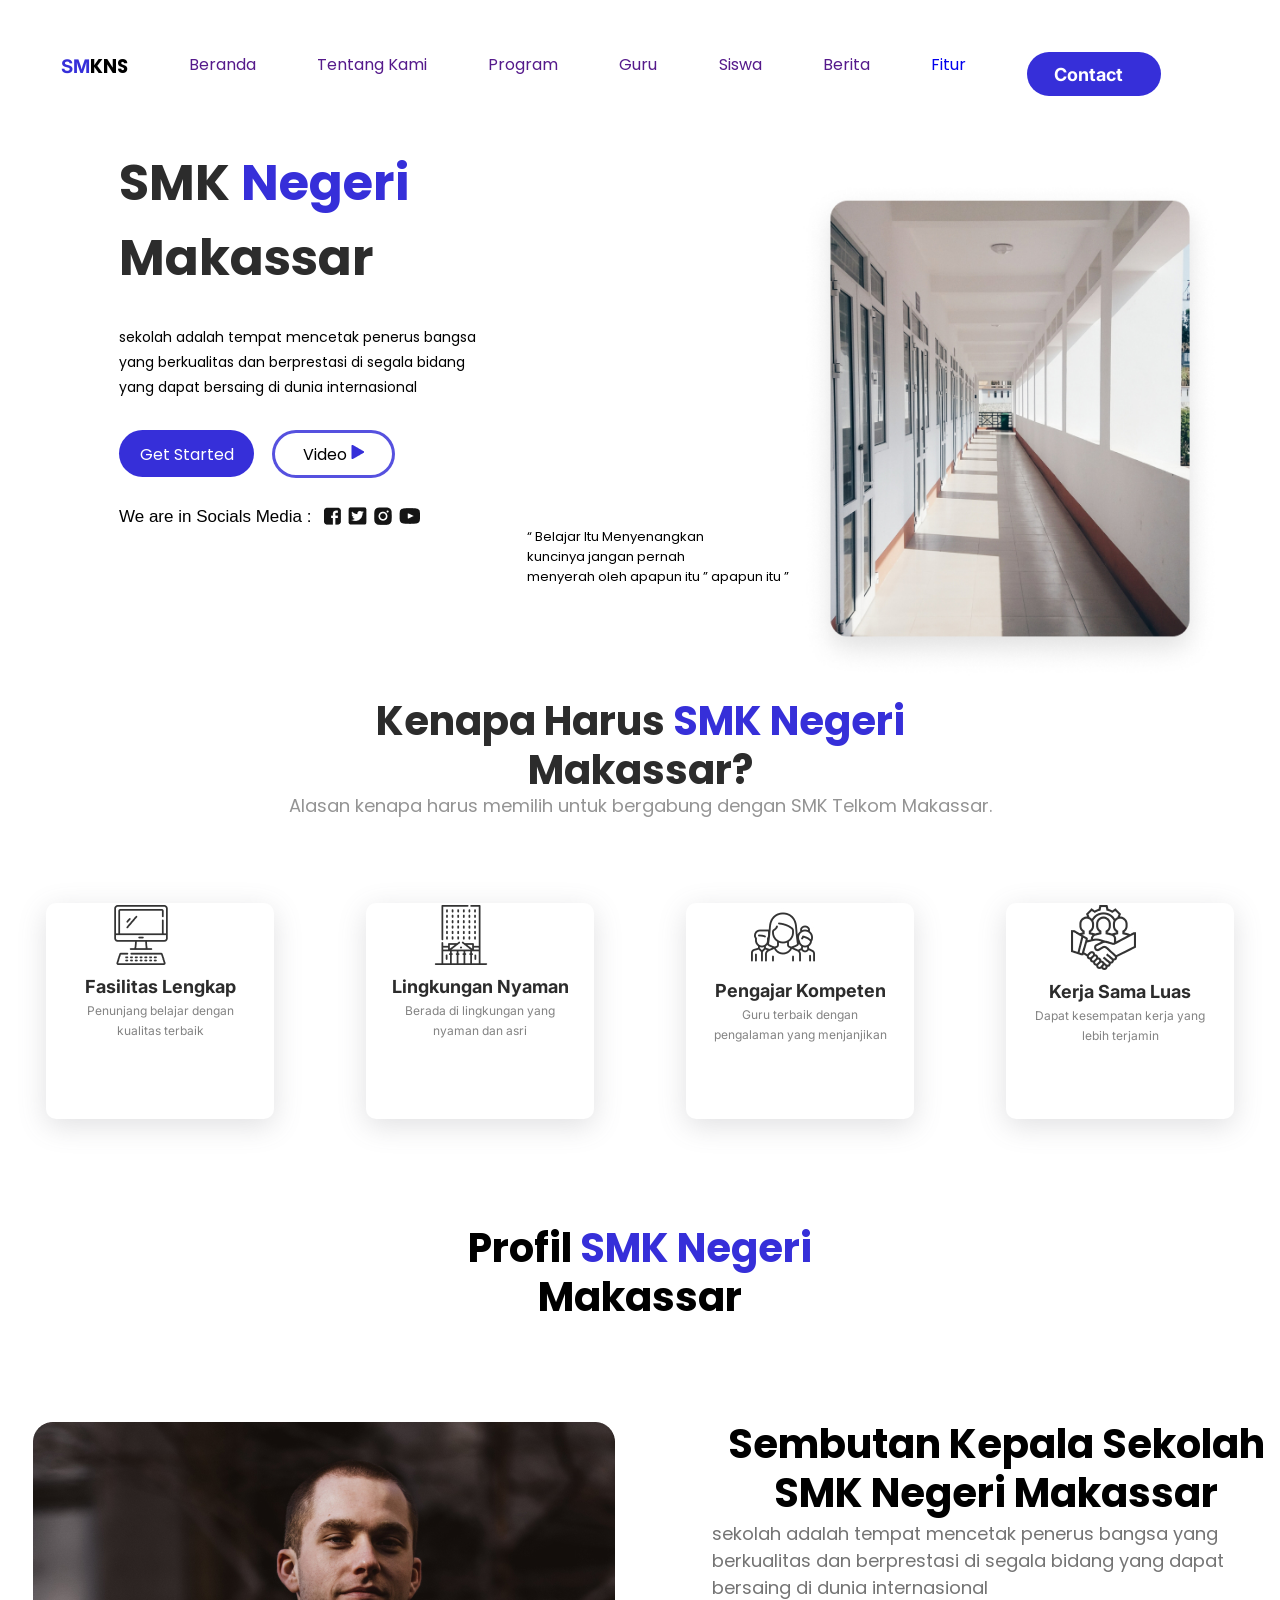
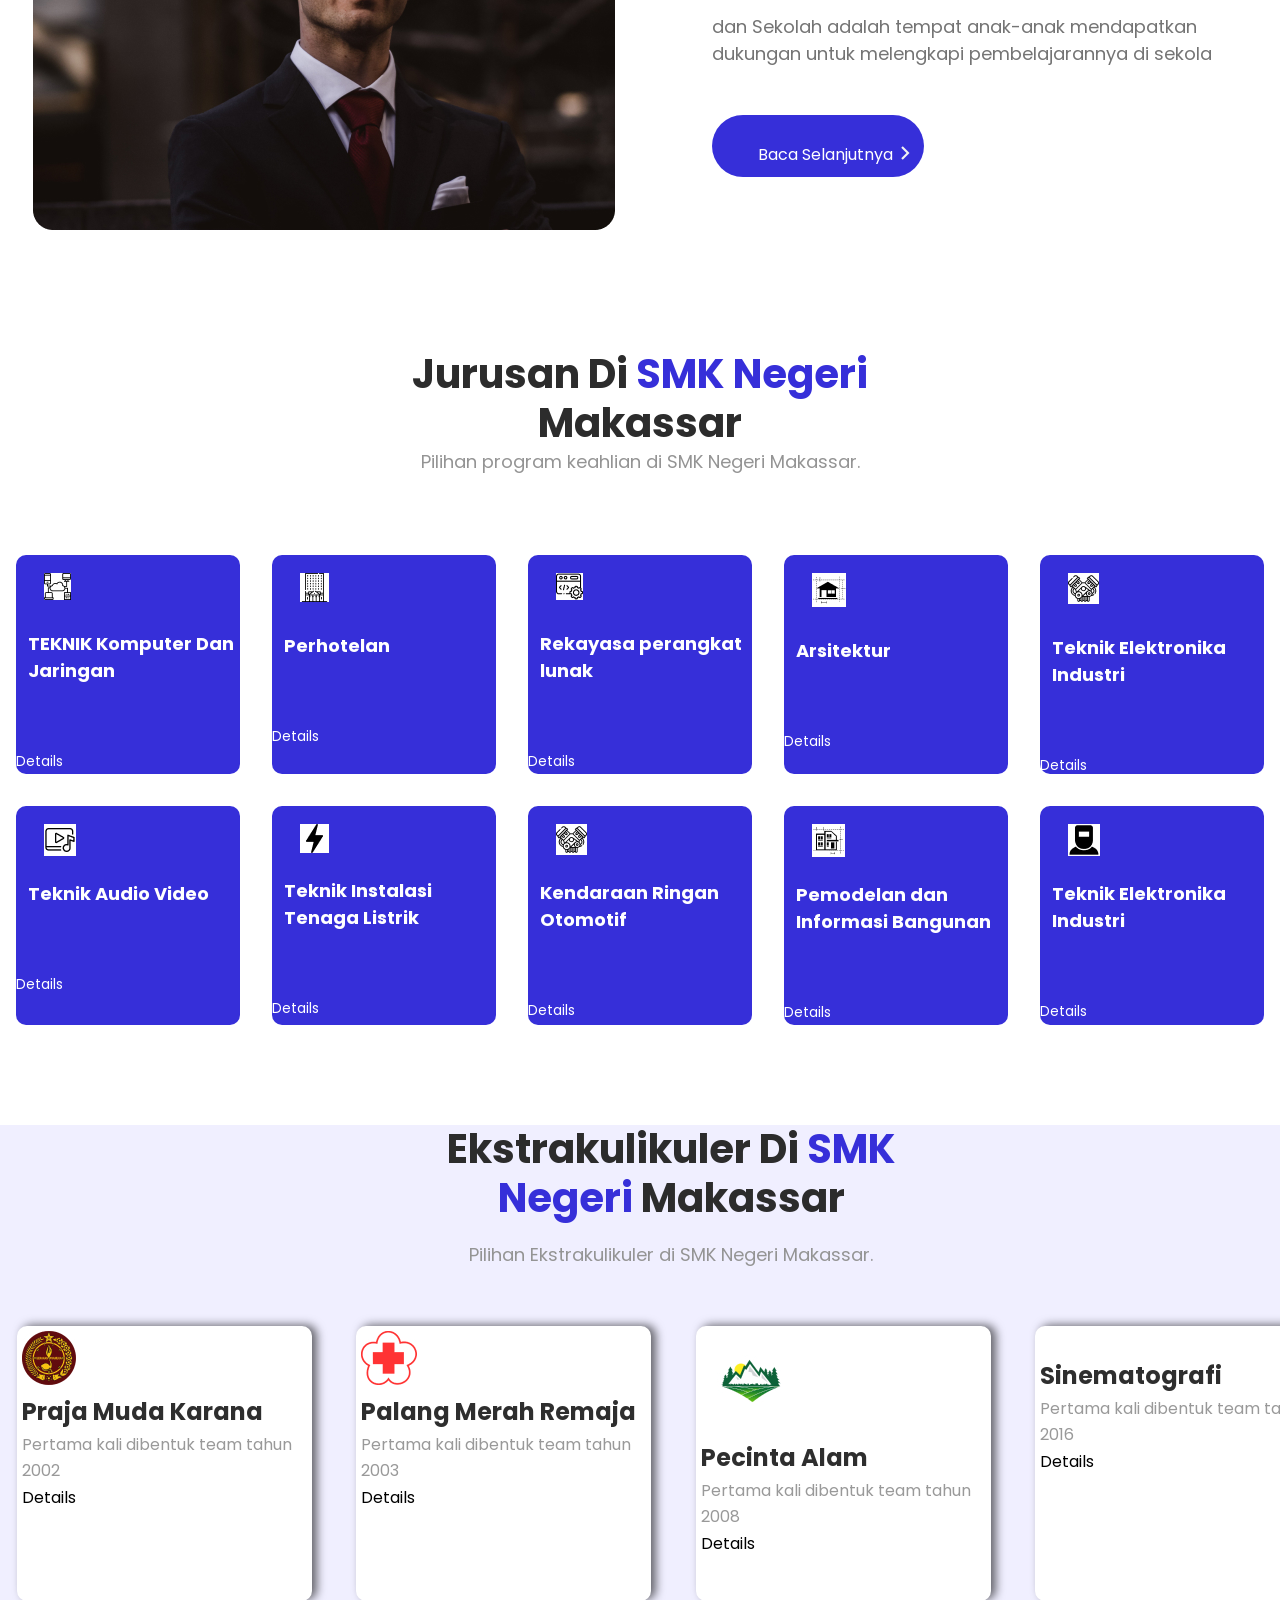
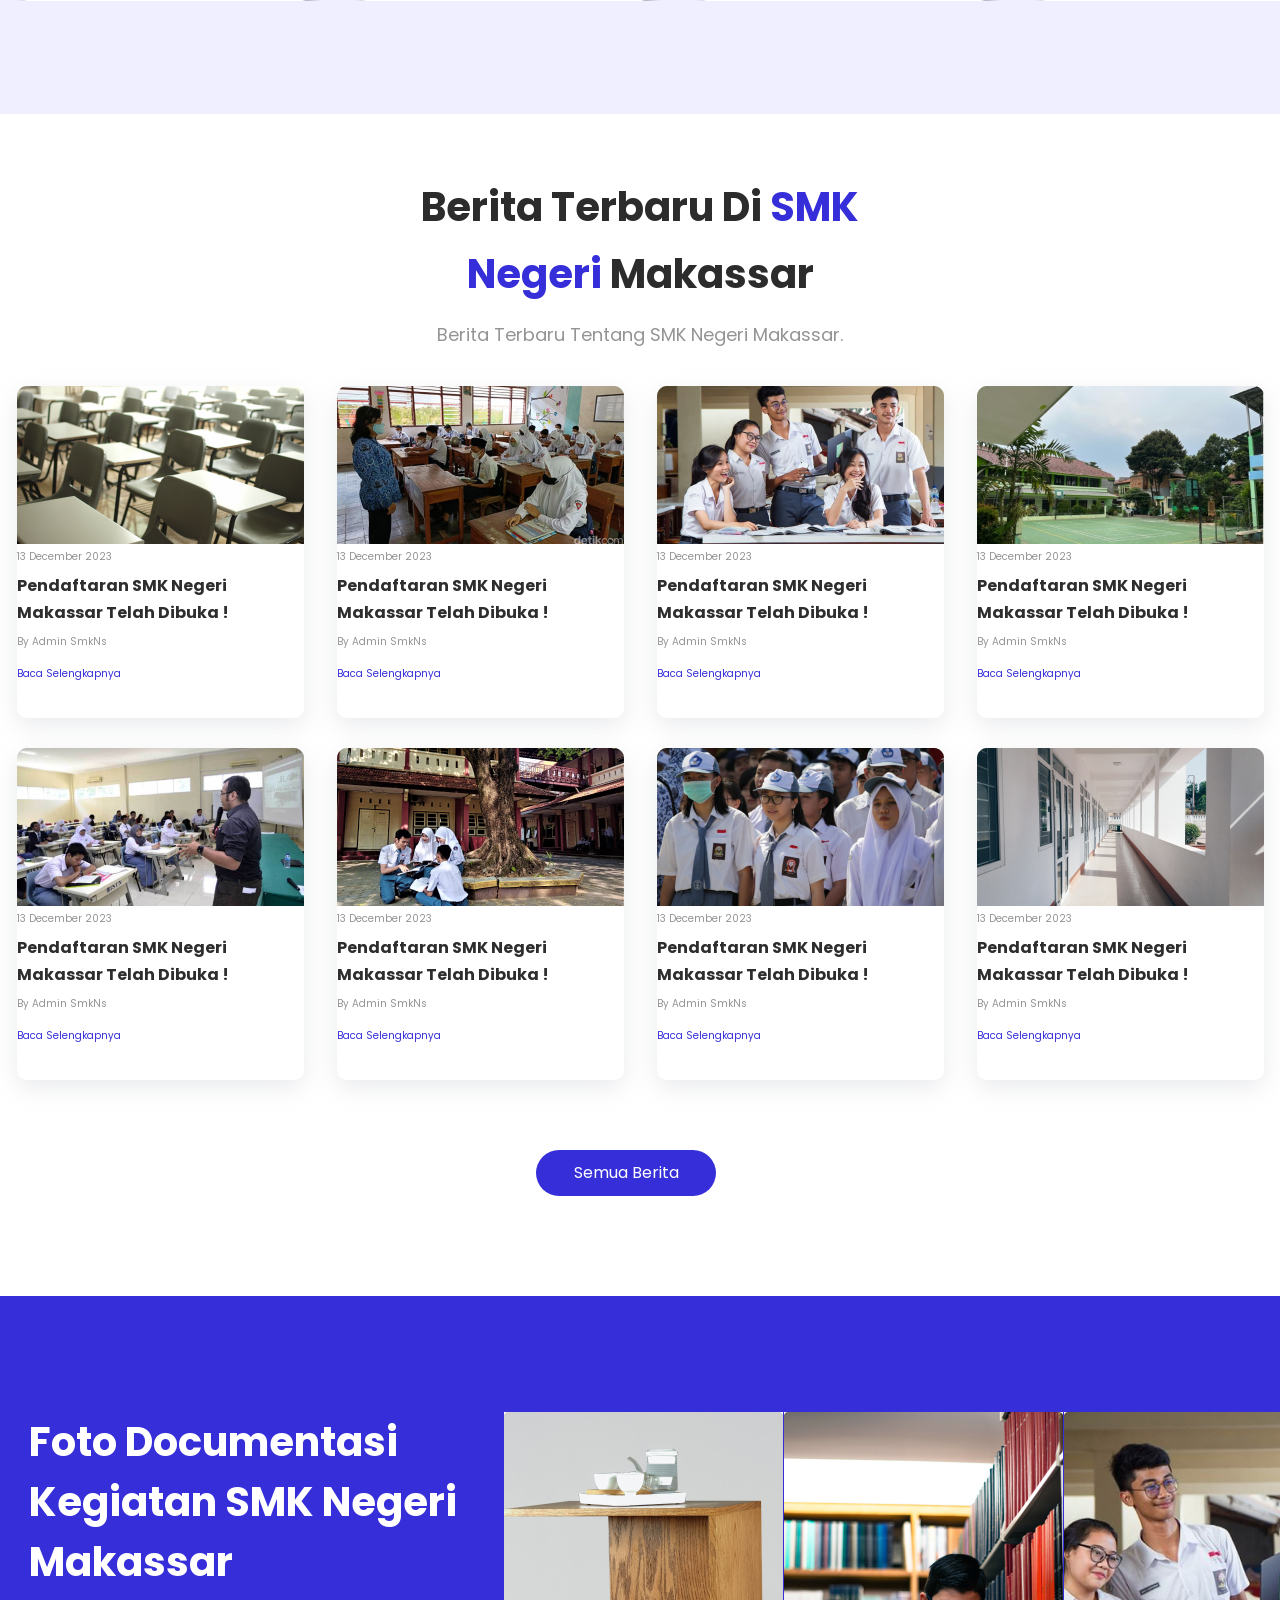
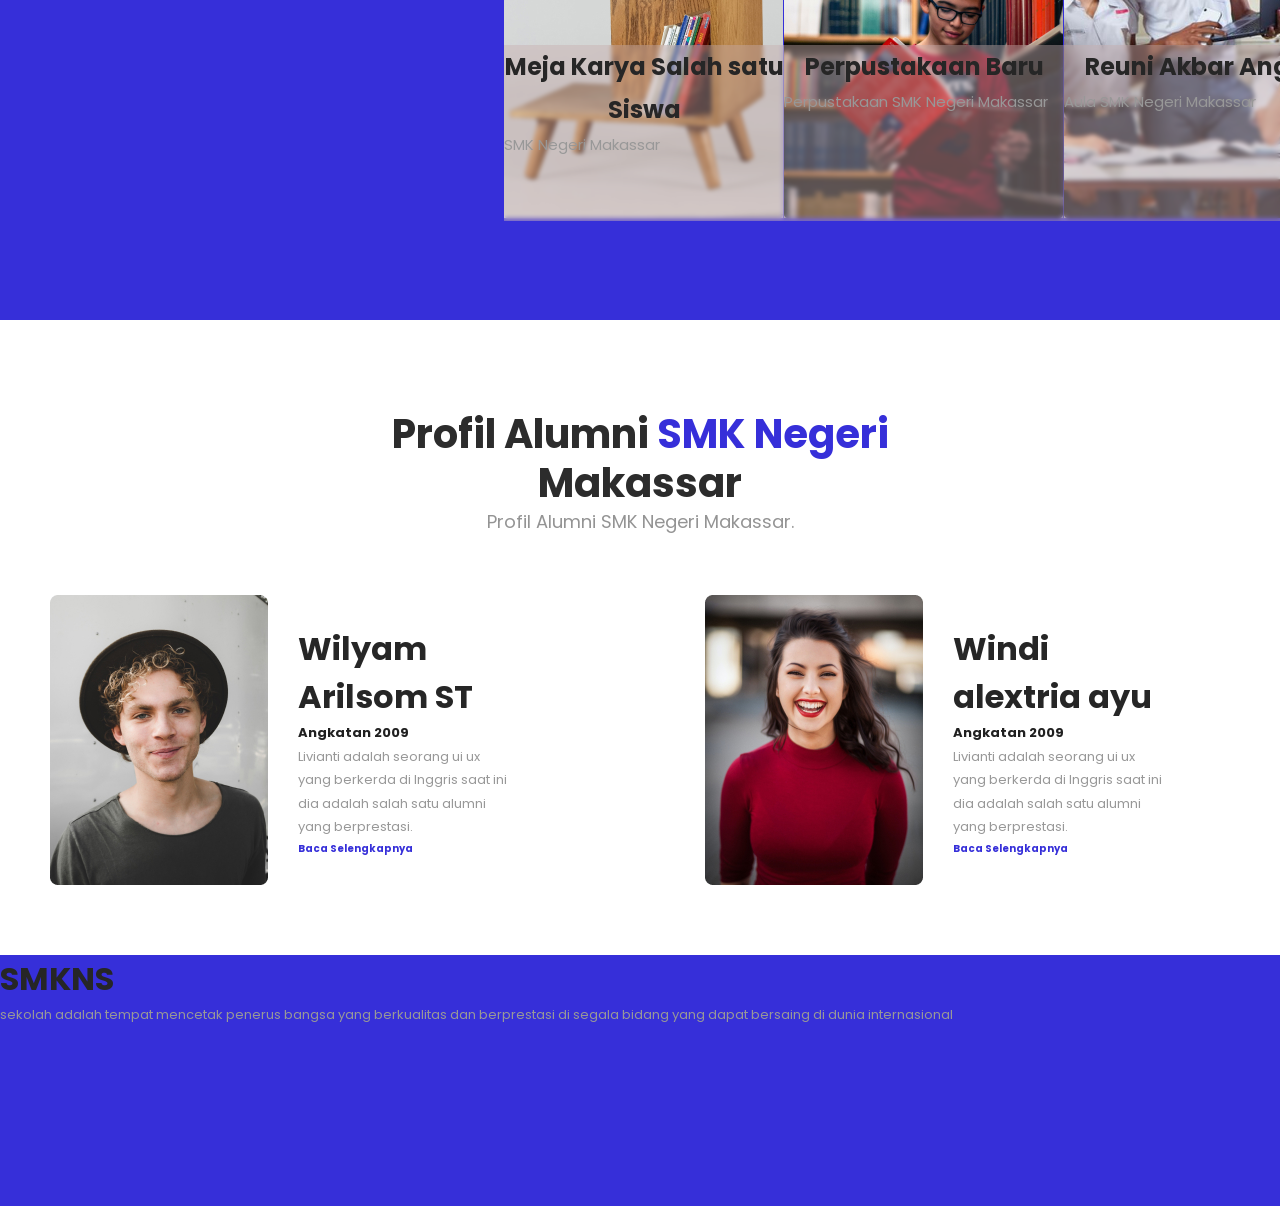
==== commit 653ab672: "what is" ====
--- a/index.html
+++ b/index.html
@@ -478,7 +478,41 @@
 
 
                     <!-- company manager End -->
-                    
+                   <!-- footer strat  -->
+
+<footer class="footer_1st">
+<div class="second">
+
+    <div class="text">
+<h1>SMKNS</h1>
+<p>sekolah adalah tempat mencetak penerus bangsa yang berkualitas dan berprestasi di segala bidang yang dapat bersaing di dunia  internasional</p>
+
+    </div>
+
+<div class="cotaine">
+
+    
+</div>
+
+
+
+
+
+
+
+
+</div>
+
+
+
+
+
+
+</footer>
+
+
+
+                   <!-- footer end  -->
 
 
     </section>
--- a/style.css
+++ b/style.css
@@ -943,4 +943,20 @@
     padding-top: 5px;
 }
 
-/* company manager End  */+/* company manager End  */
+/* footer strat */
+ .footer_1st {
+   overflow: hidden;
+
+    padding-top: 70px;
+}
+.second {
+
+    width: 1440px;
+    height: 251px;
+    background: #362FD9;
+   
+}
+
+
+/* footer End */
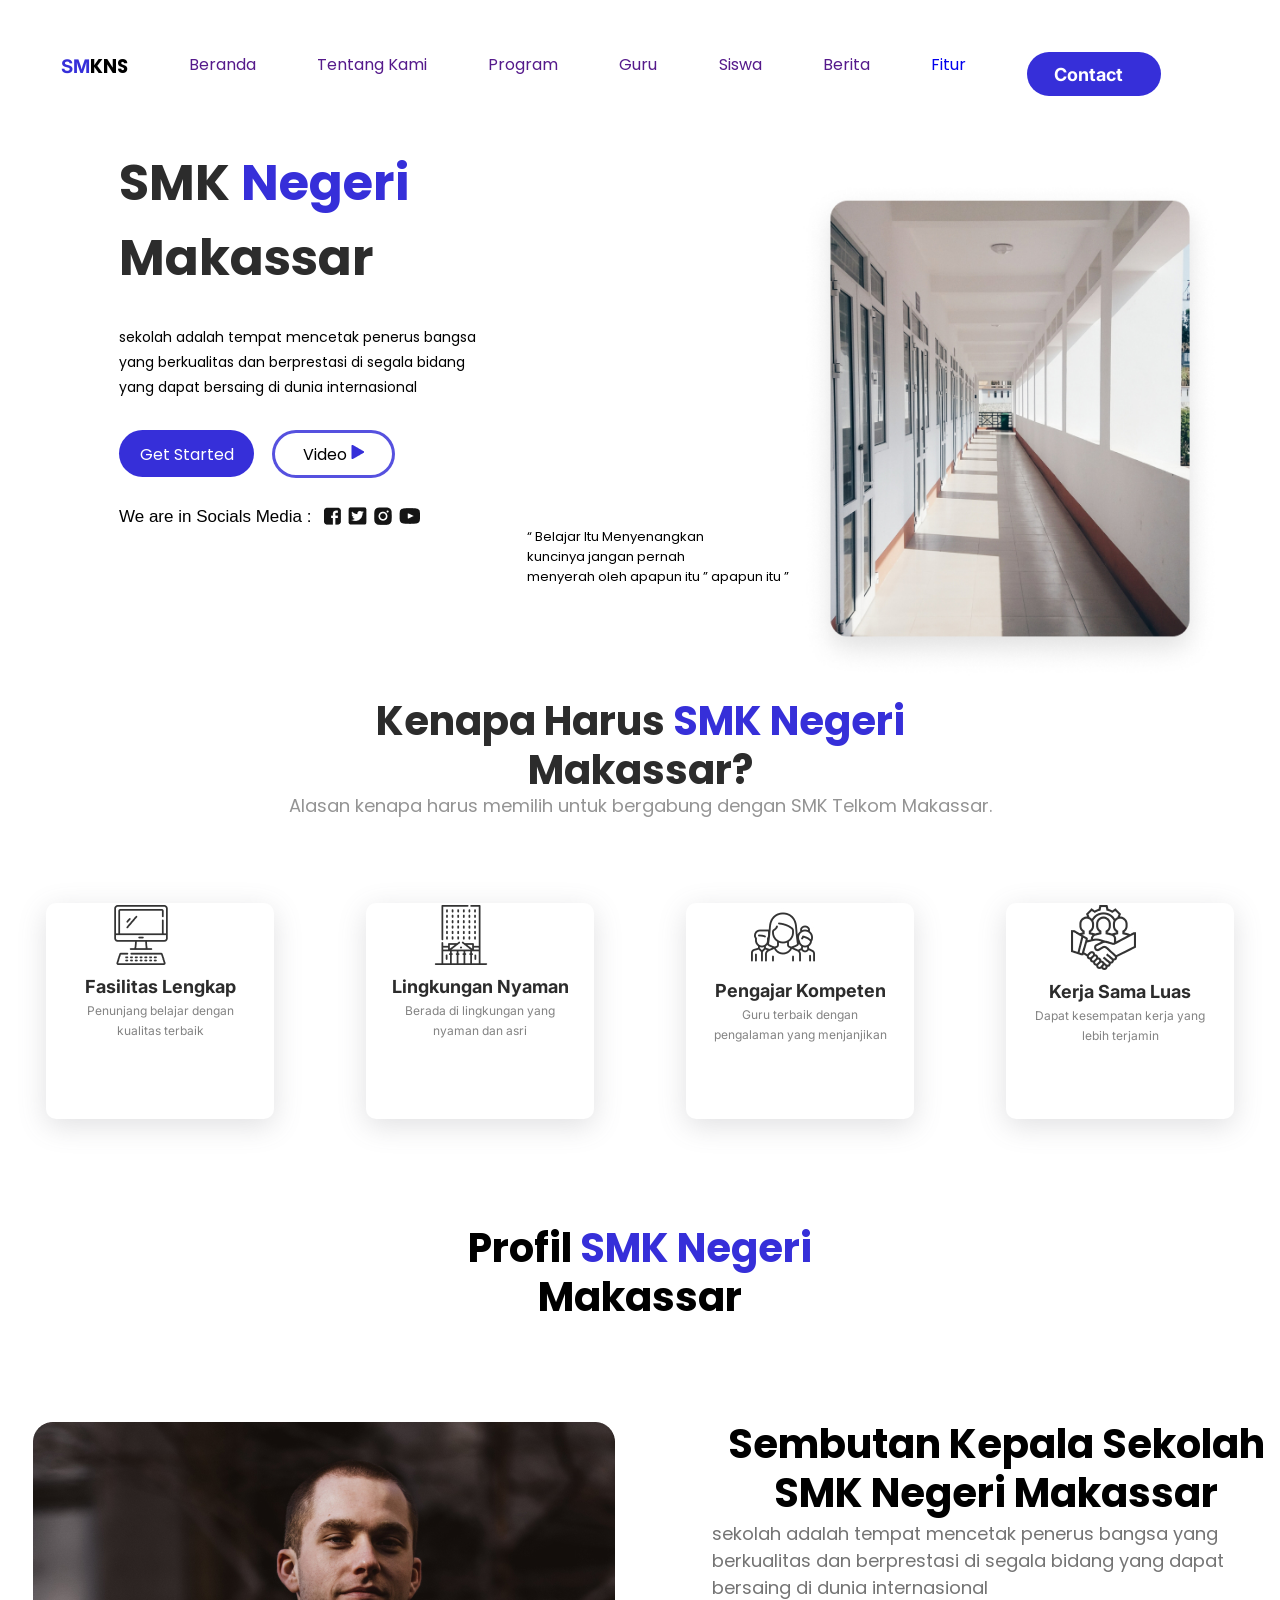
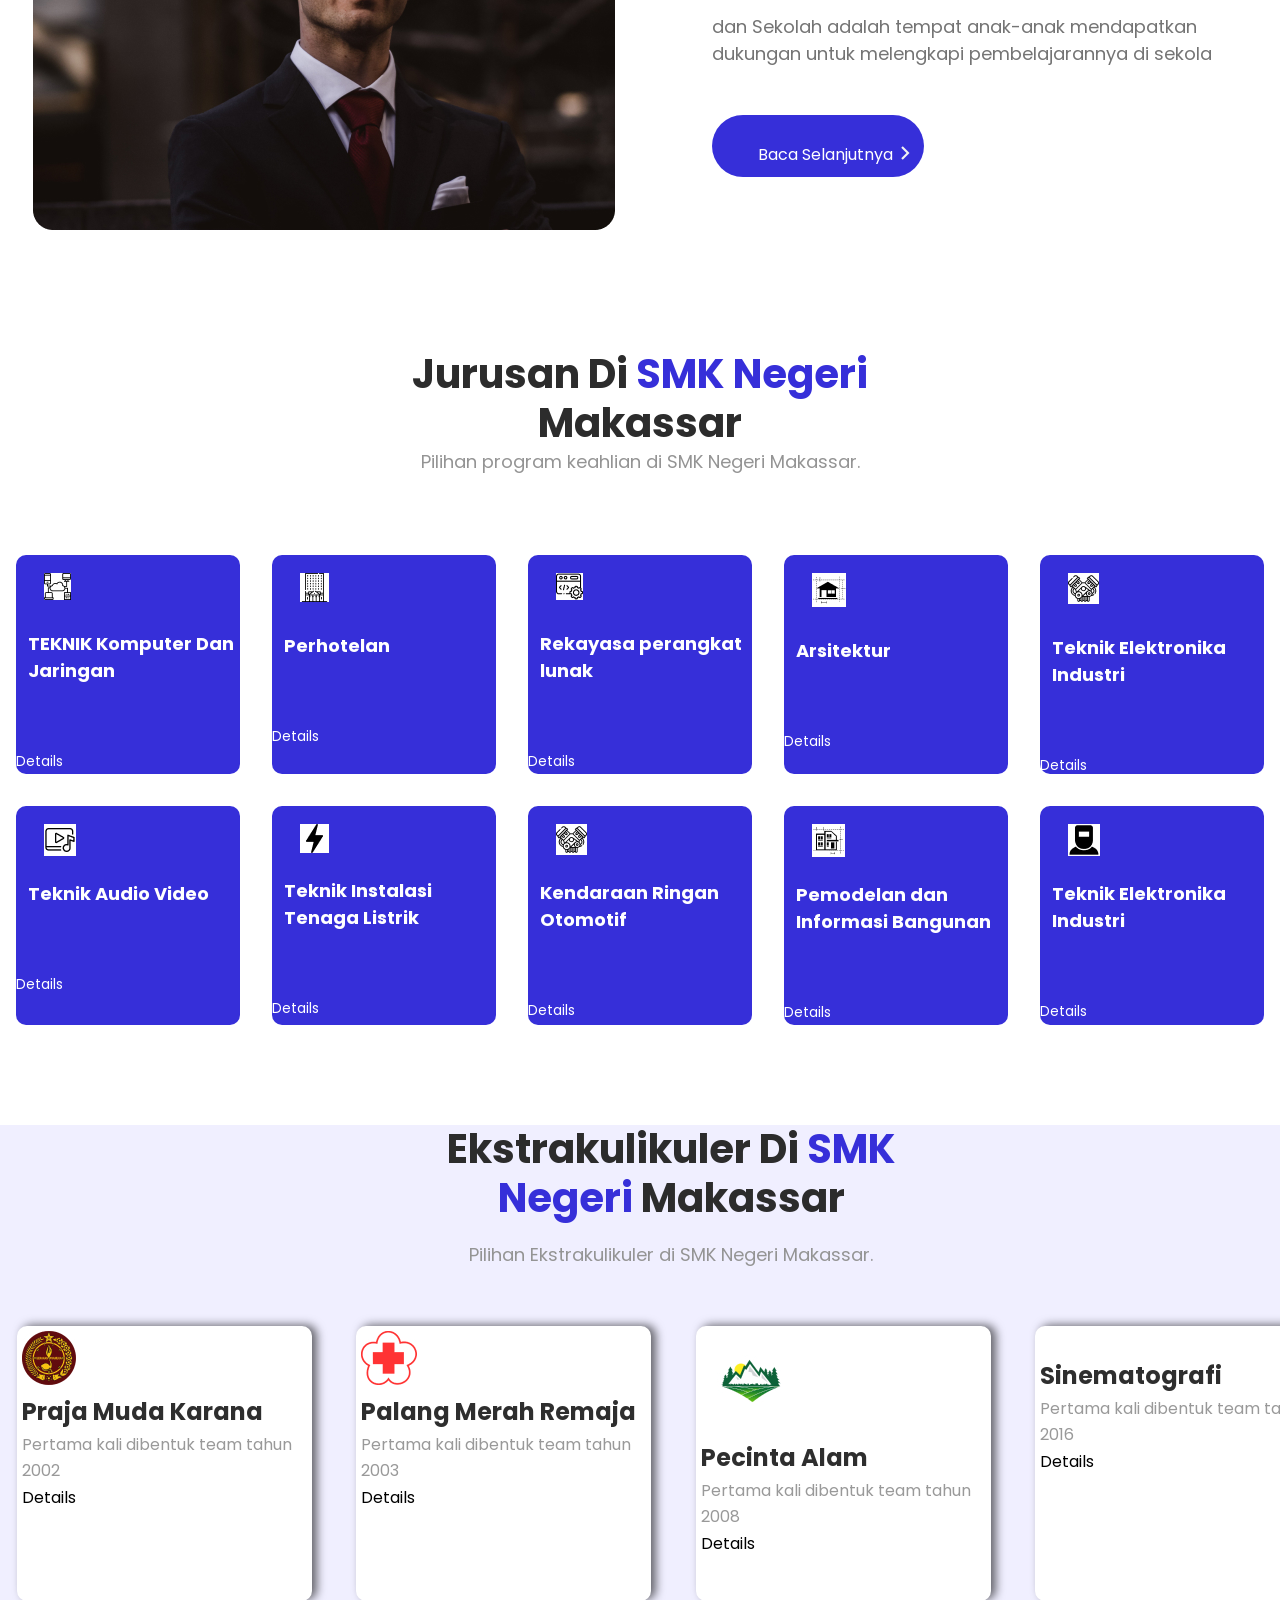
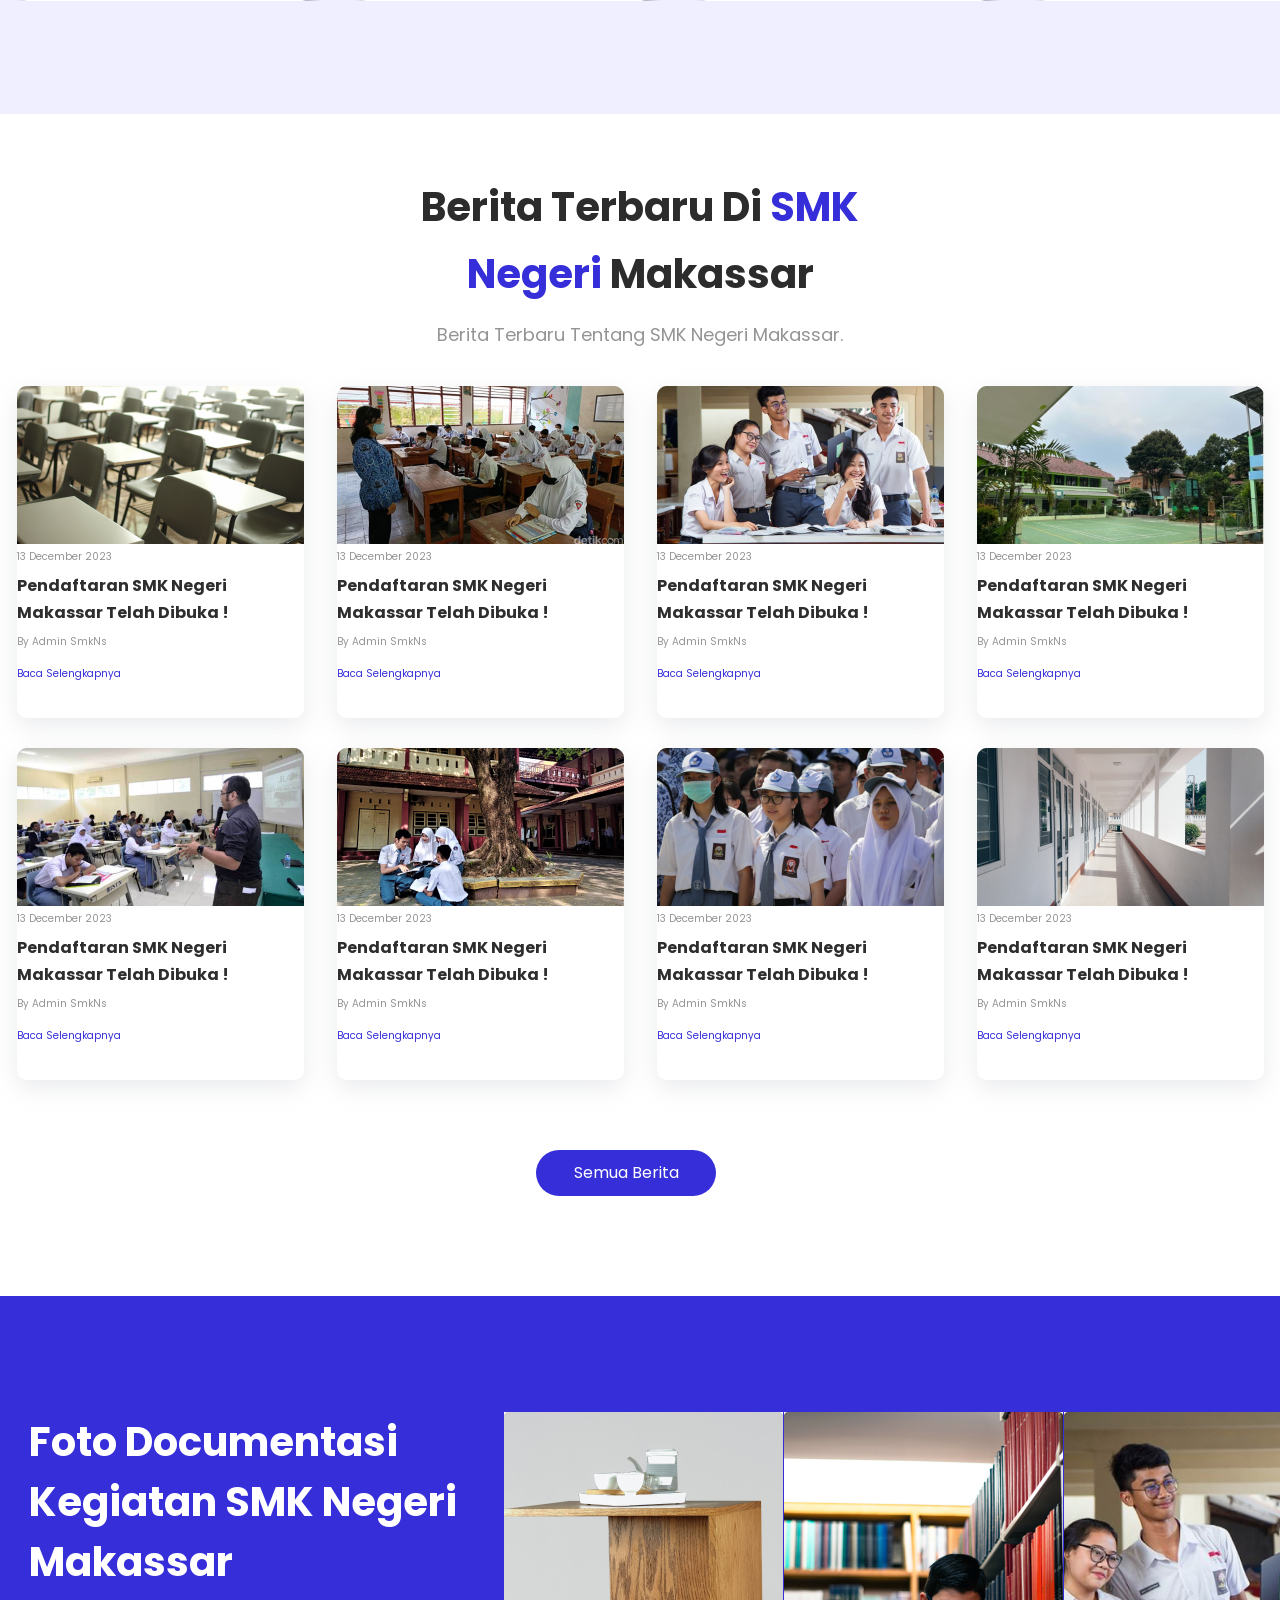
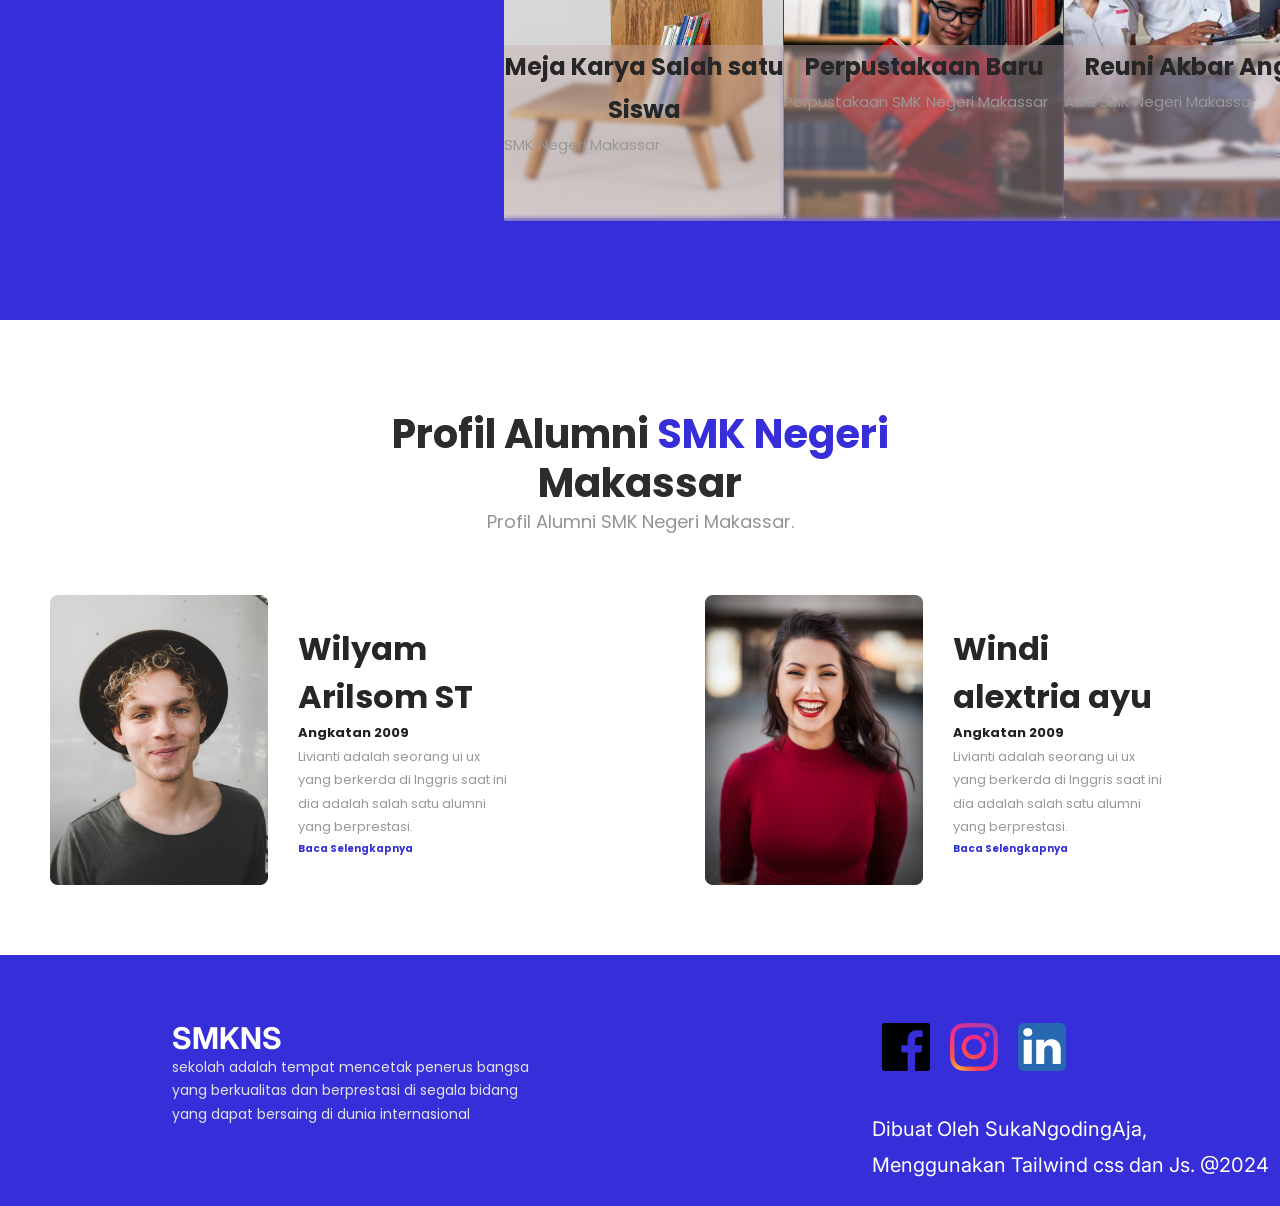
==== commit ebaed406: "say" ====
--- a/index.html
+++ b/index.html
@@ -2,6 +2,8 @@
 <html lang="en">
 
 <head>
+    <link rel="stylesheet" href="https://cdnjs.cloudflare.com/ajax/libs/font-awesome/6.5.1/css/brands.min.css" integrity="sha512-8RxmFOVaKQe/xtg6lbscU9DU0IRhURWEuiI0tXevv+lXbAHfkpamD4VKFQRto9WgfOJDwOZ74c/s9Yesv3VvIQ==" crossorigin="anonymous" referrerpolicy="no-referrer" />
+
     <link rel="stylesheet" href="style.css" />
     <meta charset="UTF-8" />
     <meta name="viewport" content="width=device-width, initial-scale=1.0" />
@@ -483,15 +485,24 @@
 <footer class="footer_1st">
 <div class="second">
 
-    <div class="text">
+    <div class="text_1">
 <h1>SMKNS</h1>
-<p>sekolah adalah tempat mencetak penerus bangsa yang berkualitas dan berprestasi di segala bidang yang dapat bersaing di dunia  internasional</p>
+<p>sekolah adalah tempat mencetak penerus bangsa <br> yang berkualitas dan berprestasi di segala bidang <br> yang dapat bersaing di dunia  internasional</p>
 
     </div>
 
 <div class="cotaine">
-
-    
+<div class="icon">
+
+ <div class="icon_1">  <img src="img/socile icon/4691567_facebook_icon.png" alt=""></div>
+
+   <div class="icon_2"><img src="img/socile icon/1298747_instagram_brand_logo_social media_icon.png" alt=""></div>
+
+   <div class="icon_3"><img src="img/socile icon/5296501_linkedin_network_linkedin logo_icon.png" alt=""></div>
+</div>
+<div class="text"><p>Dibuat Oleh SukaNgodingAja, <br>
+    Menggunakan Tailwind css dan Js. @2024</p></div>
+
 </div>
 
 
--- a/style.css
+++ b/style.css
@@ -949,14 +949,60 @@
    overflow: hidden;
 
     padding-top: 70px;
+   
 }
 .second {
-
+    justify-content: space-around;
+    display: flex;
     width: 1440px;
     height: 251px;
     background: #362FD9;
    
 }
-
-
+.text_1 {
+    padding-top: 65px;
+}
+
+.text_1  h1{
+    font-size: 30px;
+    font-family: Inter , bold;
+    color: #FFF;
+}
+
+.text_1 p {
+font-size: 14px;
+font-family: poppins , meadium;
+line-height: 165%;
+color: #E1E1E1;
+}
+  .cotaine {
+    padding-top: 68px;
+
+  }
+ .icon {
+ display: flex;
+ /* justify-content: space-evenly; */
+ }
+
+.icon .icon_1 {
+ padding: 0 10px;
+ 
+}
+.icon .icon_2 {
+ padding: 0 10px;
+}
+.icon .icon_3 {
+ padding: 0 10px;
+}
+
+
+
+
+
+.cotaine .text p {
+font-size: 20px;
+font-family: Inter , meadium;
+color: #FFF;
+padding: 33px 0px;
+ }
 /* footer End */
